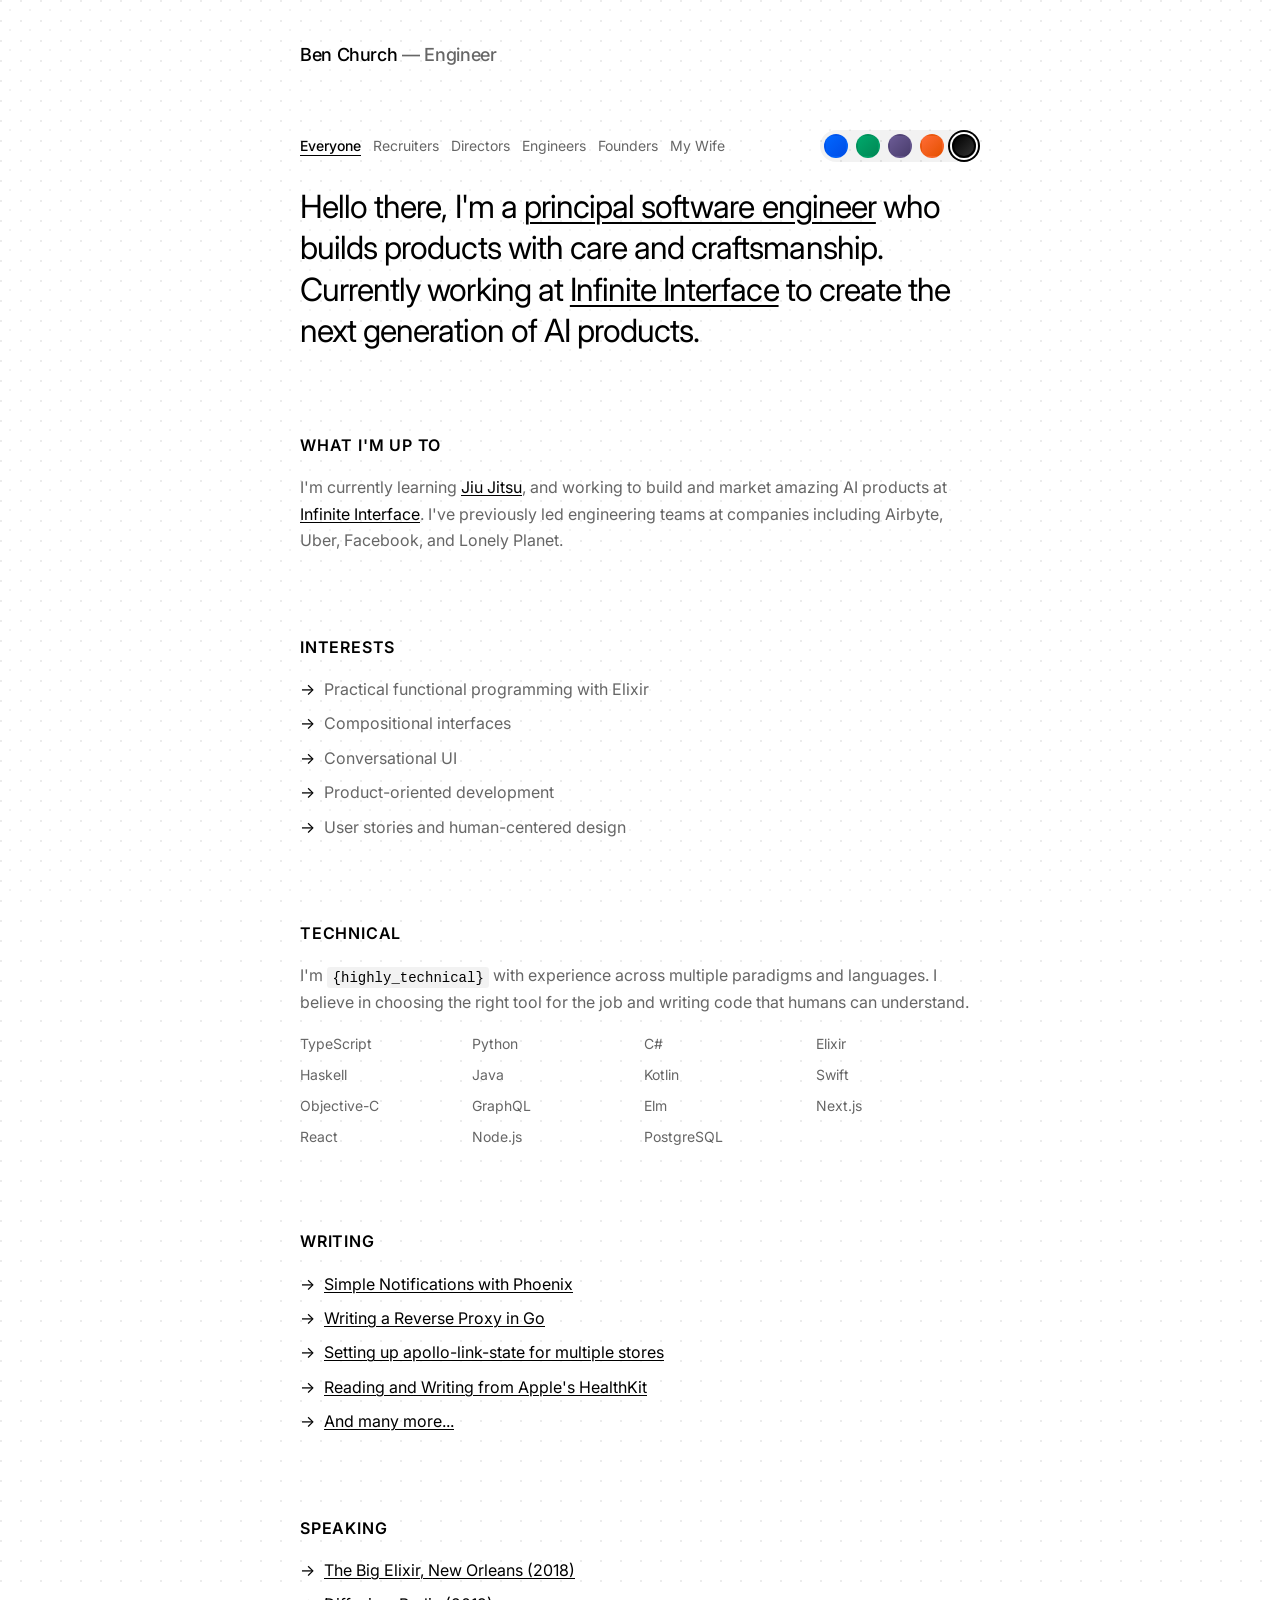
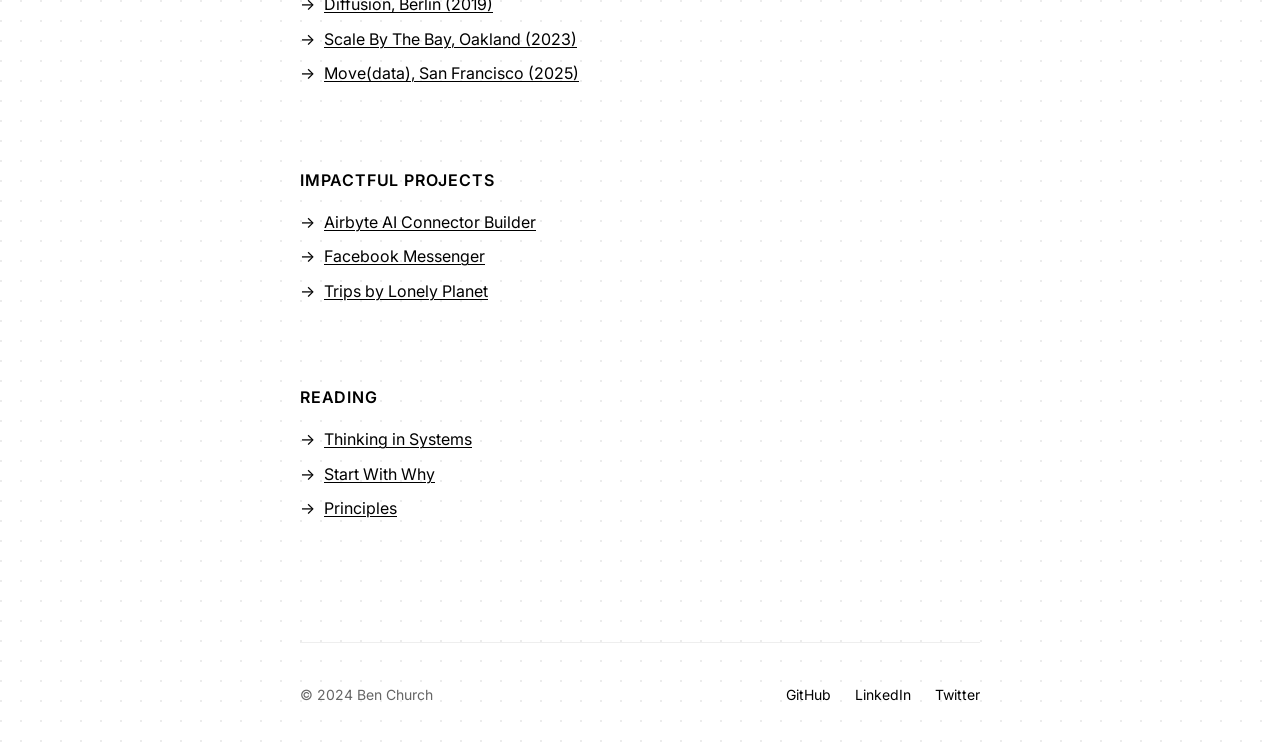
==== index.html @ 824ecc16 "Update index.html" ====
<!DOCTYPE html>
<html lang="en">
<head>
    <meta charset="UTF-8">
    <meta name="viewport" content="width=device-width, initial-scale=1.0">
    <title>Ben Church — Engineer</title>
    <!-- Global site tag (gtag.js) - Google Analytics -->
    <script async src="https://www.googletagmanager.com/gtag/js?id=UA-135503975-1"></script>
    <script>
    window.dataLayer = window.dataLayer || [];
    function gtag(){dataLayer.push(arguments);}
    gtag('js', new Date());
    
    gtag('config', 'UA-135503975-1');
    </script>
    <style>
        @import url('https://fonts.googleapis.com/css2?family=Inter:wght@400;500;600&display=swap');
        
        * {
            margin: 0;
            padding: 0;
            box-sizing: border-box;
        }

        :root {
            --text-primary: #000;
            --text-secondary: #666;
            --bg: #fff;
            --accent: #0066ff;
            --max-width: 680px;
            --spacing: 2.5rem;
            --line-height: 1.65;
        }

        /* Color Themes */
        [data-theme="blue"] {
            --accent: #0066ff;
            --bg: #f0f4ff;
            --text-primary: #001440;
            --text-secondary: #4066a5;
        }

        [data-theme="green"] {
            --accent: #00a86b;
            --bg: #f0faf5;
            --text-primary: #002618;
            --text-secondary: #2d6a4f;
        }

        [data-theme="purple"] {
            --accent: #6b5b95;
            --bg: #faf8fc;
            --text-primary: #2d1b40;
            --text-secondary: #5e4a72;
        }

        [data-theme="orange"] {
            --accent: #ff6b35;
            --bg: #fff8f5;
            --text-primary: #3d1408;
            --text-secondary: #a04428;
        }

        [data-theme="black"] {
            --accent: #000;
            --bg: #fff;
            --text-primary: #000;
            --text-secondary: #666;
        }

        body {
            font-family: 'Inter', -apple-system, BlinkMacSystemFont, 'Segoe UI', Roboto, sans-serif;
            font-size: 16px;
            line-height: var(--line-height);
            color: var(--text-primary);
            background: var(--bg);
            padding: var(--spacing);
            -webkit-font-smoothing: antialiased;
            -moz-osx-font-smoothing: grayscale;
            transition: background-color 0.3s ease, color 0.3s ease;
            position: relative;
            cursor: url('data:image/svg+xml;utf8,<svg xmlns="http://www.w3.org/2000/svg" width="20" height="20" viewBox="0 0 20 20"><rect x="0" y="0" width="20" height="20" fill="black"/><rect x="2" y="2" width="16" height="16" fill="white"/><rect x="4" y="4" width="12" height="12" fill="black"/></svg>') 10 10, auto;
        }

        a, button, .audience-option, .theme-dot {
            cursor: url('data:image/svg+xml;utf8,<svg xmlns="http://www.w3.org/2000/svg" width="20" height="20" viewBox="0 0 20 20"><rect x="0" y="0" width="20" height="20" fill="black"/><rect x="2" y="2" width="16" height="16" fill="white"/><rect x="4" y="4" width="12" height="12" fill="black"/><rect x="6" y="6" width="8" height="8" fill="white"/></svg>') 10 10, pointer;
        }

        /* Dotted Background Texture */
        body::before {
            content: '';
            position: fixed;
            top: 0;
            left: 0;
            width: 100%;
            height: 100%;
            background-image: radial-gradient(circle, currentColor 1px, transparent 1px);
            background-size: 20px 20px;
            opacity: 0.05;
            pointer-events: none;
            z-index: -1;
            transition: background-position 0.3s ease;
        }

        /* Interactive Dot Grid */
        .dot-grid {
            position: absolute;
            top: 0;
            left: 0;
            width: 100%;
            height: 100%;
            z-index: -1;
            overflow: visible;
            pointer-events: none;
        }

        .dot {
            position: absolute;
            width: 2px;
            height: 2px;
            background: currentColor;
            opacity: 0.1;
            border-radius: 50%;
            transition: transform 0.3s ease-out;
        }

        /* Container */
        .container {
            max-width: var(--max-width);
            margin: 0 auto;
            position: relative;
            z-index: 1;
        }

        /* Header */
        header {
            margin-bottom: calc(var(--spacing) * 1.5);
            position: relative;
        }

        .header-content {
            display: flex;
            justify-content: space-between;
            align-items: baseline;
            flex-wrap: wrap;
            gap: 1rem;
        }

        h1 {
            font-size: 1.125rem;
            font-weight: 500;
            letter-spacing: -0.02em;
        }

        .subtitle {
            color: var(--text-secondary);
        }

        /* Controls Section */
        .controls-section {
            display: flex;
            justify-content: space-between;
            align-items: center;
            flex-wrap: wrap;
            gap: 1rem;
            margin-bottom: 1.5rem;
        }

        /* Audience Selector */
        .audience-selector {
            display: flex;
            gap: 0.75rem;
            margin-right: 1rem;
        }

        .audience-option {
            font-family: inherit;
            font-size: 0.875rem;
            padding: 0;
            border: none;
            background: none;
            color: var(--text-secondary);
            cursor: pointer;
            transition: color 0.2s ease;
            position: relative;
        }

        .audience-option:hover {
            color: var(--text-primary);
        }

        .audience-option.active {
            color: var(--accent);
            font-weight: 500;
        }

        .audience-option:after {
            content: '';
            position: absolute;
            bottom: -2px;
            left: 0;
            width: 0;
            height: 1px;
            background: var(--accent);
            transition: width 0.2s ease;
        }

        .audience-option.active:after {
            width: 100%;
        }

        /* Theme Picker */
        .theme-picker {
            display: flex;
            gap: 0.5rem;
            position: relative;
            padding: 0.25rem;
            background: rgba(0, 0, 0, 0.05);
            border-radius: 20px;
        }

        .theme-dot {
            width: 24px;
            height: 24px;
            border-radius: 50%;
            cursor: pointer;
            transition: all 0.3s ease;
            position: relative;
            border: 2px solid transparent;
        }

        .theme-dot:hover {
            transform: scale(1.1);
        }

        .theme-dot.active {
            border-color: var(--text-primary);
            box-shadow: 0 0 0 2px var(--bg), 0 0 0 4px var(--text-primary);
        }

        .theme-dot[data-color="blue"] { background: linear-gradient(135deg, #0066ff, #004de6); }
        .theme-dot[data-color="green"] { background: linear-gradient(135deg, #00a86b, #008855); }
        .theme-dot[data-color="purple"] { background: linear-gradient(135deg, #6b5b95, #4a3d6d); }
        .theme-dot[data-color="orange"] { background: linear-gradient(135deg, #ff6b35, #e55100); }
        .theme-dot[data-color="black"] { background: linear-gradient(135deg, #000, #333); }

        /* Main Content */
        main {
            margin-bottom: calc(var(--spacing) * 3);
        }

        .intro {
            font-size: 2rem;
            font-weight: 400;
            line-height: 1.3;
            letter-spacing: -0.03em;
            margin-bottom: calc(var(--spacing) * 2);
        }

        .intro .highlight {
            color: var(--accent);
            text-decoration: underline;
            text-decoration-thickness: 2px;
            text-underline-offset: 4px;
            text-decoration-color: var(--accent);
        }

        /* Sections */
        section {
            margin-bottom: calc(var(--spacing) * 2);
        }

        section h2 {
            font-size: 1rem;
            font-weight: 600;
            margin-bottom: 1rem;
            color: var(--text-primary);
            text-transform: uppercase;
            letter-spacing: 0.05em;
        }

        section p,
        section ul {
            color: var(--text-secondary);
            margin-bottom: 1rem;
        }

        section ul {
            list-style: none;
            padding-left: 0;
        }

        section li {
            margin-bottom: 0.5rem;
            position: relative;
            padding-left: 1.5rem;
        }

        section li::before {
            content: '→';
            position: absolute;
            left: 0;
            color: var(--accent);
        }

        /* Links */
        a {
            color: var(--text-primary);
            text-decoration: none;
            position: relative;
            transition: color 0.2s ease;
        }

        a:hover {
            color: var(--accent);
        }

        p a,
        li a {
            text-decoration: underline;
            text-decoration-thickness: 1px;
            text-underline-offset: 2px;
            text-decoration-color: var(--accent);
        }

        /* Code Inline */
        .code {
            font-family: 'SF Mono', Monaco, 'Cascadia Code', monospace;
            font-size: 0.875em;
            background: rgba(0, 0, 0, 0.05);
            padding: 0.2em 0.4em;
            border-radius: 3px;
            color: var(--accent);
        }

        /* Text utilities */
        .text-secondary {
            color: var(--text-secondary);
            font-style: italic;
        }

        /* Skills Grid */
        .skills-grid {
            display: grid;
            grid-template-columns: repeat(auto-fill, minmax(150px, 1fr));
            gap: 0.5rem;
            margin-top: 1rem;
        }

        .skill {
            color: var(--text-secondary);
            font-size: 0.875rem;
        }

        /* Footer */
        footer {
            border-top: 1px solid #eee;
            padding-top: var(--spacing);
            margin-top: calc(var(--spacing) * 3);
        }

        .footer-content {
            display: flex;
            justify-content: space-between;
            align-items: baseline;
            flex-wrap: wrap;
            gap: 1rem;
            color: var(--text-secondary);
            font-size: 0.875rem;
        }

        .social-links {
            display: flex;
            gap: 1.5rem;
        }

        /* Responsive */
        @media (max-width: 640px) {
            :root {
                --spacing: 1.5rem;
            }

            .intro {
                font-size: 1.5rem;
            }

            .controls-section {
                flex-direction: column;
                align-items: flex-start;
            }

            .audience-selector {
                gap: 0.5rem;
                margin-right: 0;
            }
            
            .audience-option {
                font-size: 0.75rem;
            }
        }

        /* Subtle animations */
        @keyframes fadeIn {
            from {
                opacity: 0;
                transform: translateY(10px);
            }
            to {
                opacity: 1;
                transform: translateY(0);
            }
        }

        section {
            animation: fadeIn 0.6s ease-out;
            animation-fill-mode: both;
        }

        section:nth-child(1) { animation-delay: 0.1s; }
        section:nth-child(2) { animation-delay: 0.2s; }
        section:nth-child(3) { animation-delay: 0.3s; }
        section:nth-child(4) { animation-delay: 0.4s; }
        section:nth-child(5) { animation-delay: 0.5s; }
        section:nth-child(6) { animation-delay: 0.6s; }
    </style>
</head>
<body data-theme="black">
    <div class="dot-grid" id="dotGrid"></div>
    <div class="container">
        <header>
            <div class="header-content">
                <h1>Ben Church <span class="subtitle">— <span id="role-text">Engineer</span></span></h1>
            </div>
        </header>

        <main>
            <div class="controls-section">
                <div class="audience-selector">
                    <button class="audience-option active" data-audience="anyone">Everyone</button>
                    <button class="audience-option" data-audience="recruiters">Recruiters</button>
                    <button class="audience-option" data-audience="directors">Directors</button>
                    <button class="audience-option" data-audience="engineers">Engineers</button>
                    <button class="audience-option" data-audience="founders">Founders</button>
                    <button class="audience-option" data-audience="wife">My Wife</button>
                </div>
                <div class="theme-picker" role="group" aria-label="Color theme picker">
                    <div class="theme-dot" data-color="blue" title="Blue theme"></div>
                    <div class="theme-dot" data-color="green" title="Green theme"></div>
                    <div class="theme-dot" data-color="purple" title="Purple theme"></div>
                    <div class="theme-dot" data-color="orange" title="Orange theme"></div>
                    <div class="theme-dot active" data-color="black" title="Black theme"></div>
                </div>
            </div>
            
            <p class="intro" id="intro-text">
                Hello there, I'm a <span class="highlight">principal software engineer</span> 
                who builds products with care and craftsmanship. Currently working at 
                <span class="highlight">Infinite Interface</span> to create the next 
                generation of AI products.
            </p>

            <section>
                <h2>What I'm up to</h2>
                <p>
                    I'm currently learning <a href="https://www.kaiserjiujitsu.com/" target="_blank">Jiu Jitsu</a>, 
                    and working to build and market amazing AI products at 
                    <a href="https://infiniteinterface.com" target="_blank">Infinite Interface</a>. 
                    I've previously led engineering teams at companies including Airbyte, Uber, Facebook, and Lonely Planet.
                </p>
            </section>

            <section>
                <h2>Interests</h2>
                <ul>
                    <li>Practical functional programming with Elixir</li>
                    <li>Compositional interfaces</li>
                    <li>Conversational UI</li>
                    <li>Product-oriented development</li>
                    <li>User stories and human-centered design</li>
                </ul>
            </section>

            <section>
                <h2>Technical</h2>
                <p>
                    I'm <span class="code">{highly_technical}</span> with experience across 
                    multiple paradigms and languages. I believe in choosing the right tool 
                    for the job and writing code that humans can understand.
                </p>
                <div class="skills-grid">
                    <span class="skill">TypeScript</span>
                    <span class="skill">Python</span>
                    <span class="skill">C#</span>
                    <span class="skill">Elixir</span>
                    <span class="skill">Haskell</span>
                    <span class="skill">Java</span>
                    <span class="skill">Kotlin</span>
                    <span class="skill">Swift</span>
                    <span class="skill">Objective-C</span>
                    <span class="skill">GraphQL</span>
                    <span class="skill">Elm</span>
                    <span class="skill">Next.js</span>
                    <span class="skill">React</span>
                    <span class="skill">Node.js</span>
                    <span class="skill">PostgreSQL</span>
                </div>
            </section>

            <section>
                <h2>Writing</h2>
                <ul>
                    <li><a href="https://by.ben.church/Get-notified-of-user-signups-and-plan-changes-automatically-using-Postgres-and-Phoenix-PubSub/" target="_blank">Simple Notifications with Phoenix</a></li>
                    <li><a href="https://by.ben.church/Writing-a-Reverse-Proxy-in-just-one-line-with-Go/" target="_blank">Writing a Reverse Proxy in Go</a></li>
                    <li><a href="https://by.ben.church/Setting-up-apollo-link-state-for-Multiple-Stores/" target="_blank">Setting up apollo-link-state for multiple stores</a></li>
                    <li><a href="https://by.ben.church/How-to-read-and-write-Mindful-Minutes-from-iOS's-HealthKit-with-Swift/" target="_blank">Reading and Writing from Apple's HealthKit</a></li>
                    <li><a href="https://by.ben.church" target="_blank">And many more...</a></li>
                </ul>
            </section>

            <section>
                <h2>Speaking</h2>
                <ul>
                    <li><a href="https://youtu.be/GTP0llRvEmE?t=490" target="_blank">The Big Elixir, New Orleans (2018)</a></li>
                    <li><a href="https://youtu.be/nSi0-Dfitso?t=13345" target="_blank">Diffusion, Berlin (2019)</a></li>
                    <li><a href="https://youtu.be/U_g06VqdKUc?si=ELaB4YFmBXXrYWLc" target="_blank">Scale By The Bay, Oakland (2023)</a></li>
                    <li><a href="https://youtu.be/fvBjy-j8ehE?si=fB0OKe0-42tSk3XO" target="_blank">Move(data), San Francisco (2025)</a></li>
                </ul>
            </section>

            <section>
                <h2>Impactful Projects</h2>
                <ul>
                    <li><a href="https://www.youtube.com/watch?v=Mw9wkYzXUQk" target="_blank">Airbyte AI Connector Builder</a></li>
                    <li><a href="https://about.fb.com/news/2017/04/messenger-f8/" target="_blank">Facebook Messenger</a></li>
                    <li><a href="https://www.lonelyplanet.com/trips" target="_blank">Trips by Lonely Planet</a></li>
                </ul>
            </section>

            <section>
                <h2>Reading</h2>
                <ul>
                    <li><a href="https://www.amazon.ca/Thinking-Systems-Primer-Donella-Meadows/dp/1603580557/" target="_blank">Thinking in Systems</a></li>
                    <li><a href="https://www.amazon.ca/Start-Why-Leaders-Inspire-Everyone-ebook/dp/B002Q6XUE4/" target="_blank">Start With Why</a></li>
                    <li><a href="https://www.amazon.ca/Principles-Life-Work-Ray-Dalio-ebook/dp/B071CTK28D/" target="_blank">Principles</a></li>
                </ul>
            </section>
        </main>

        <footer>
            <div class="footer-content">
                <div>© 2024 Ben Church</div>
                <div class="social-links">
                    <a href="https://github.com/bnchrch" target="_blank">GitHub</a>
                    <a href="https://www.linkedin.com/in/bnchrch/" target="_blank">LinkedIn</a>
                    <a href="https://twitter.com/bnchrch" target="_blank">Twitter</a>
                </div>
            </div>
        </footer>
    </div>

    <script>
        // Theme Picker
        const themeDots = document.querySelectorAll('.theme-dot');
        const body = document.body;

        // Load saved theme
        const savedTheme = localStorage.getItem('preferred-theme') || 'black';
        body.setAttribute('data-theme', savedTheme);
        updateActiveDot(savedTheme);

        themeDots.forEach(dot => {
            dot.addEventListener('click', function() {
                const color = this.getAttribute('data-color');
                body.setAttribute('data-theme', color);
                localStorage.setItem('preferred-theme', color);
                updateActiveDot(color);
            });
        });

        function updateActiveDot(color) {
            themeDots.forEach(dot => {
                dot.classList.remove('active');
                if (dot.getAttribute('data-color') === color) {
                    dot.classList.add('active');
                }
            });
        }

        // Audience Selector
        const audienceOptions = document.querySelectorAll('.audience-option');
        const roleText = document.getElementById('role-text');
        const introText = document.getElementById('intro-text');

        const audienceContent = {
            anyone: {
                role: 'Engineer',
                intro: `Hello there, I'm a <span class="highlight">principal software engineer</span> 
                who builds products with care and craftsmanship. Currently working at 
                <span class="highlight">Infinite Interface</span> to create the next 
                generation of AI products.`
            },
            recruiters: {
                role: 'Principal Engineer',
                intro: `I'm a <span class="highlight">principal software engineer</span> with 10+ years 
                of experience leading teams at scale. I've shipped products at 
                <span class="highlight">Airbyte, Uber, Facebook, and Lonely Planet</span>. 
                Currently building AI products at Infinite Interface.`
            },
            directors: {
                role: 'Engineering Leader',
                intro: `I'm an <span class="highlight">engineering leader</span> who builds high-performing 
                teams and scalable systems. I've led cross-functional teams at 
                <span class="highlight">Metalab, Airbyte, and Future Pet</span>, shipping products that serve 
                millions while mentoring engineers and driving technical strategy.`
            },
            engineers: {
                role: 'Builder',
                intro: `Hey! I'm an <span class="highlight">engineer</span>, just like you, who lives on 
                the ability to create something from nothing. Along the way I've picked up tools, 
                technologies and opinions that often have me working across the stack and probably 
                talking far too much about the good lord <span class="highlight">pragmatic functional programming</span>.`
            },
            founders: {
                role: 'Product Engineer',
                intro: `I'm a <span class="highlight">product-minded engineer</span> who loves to help 
                define the destination, and work back to the best first island to land on along the way. 
                I've shipped <span class="highlight">20+ products</span> for companies big 
                (Airbyte, Facebook, Uber, Lonely Planet) and small. Currently, I'm helping 
                founders build AI products at Infinite Interface.`
            },
            wife: {
                role: 'Your Husband ❤️',
                intro: `Hi love! This is my professional site where I pretend to be serious about 
                <span class="highlight">computers and stuff</span>.`
            }
        };

        // Load saved audience preference
        const savedAudience = localStorage.getItem('preferred-audience') || 'anyone';
        updateContent(savedAudience);
        updateActiveAudience(savedAudience);

        audienceOptions.forEach(option => {
            option.addEventListener('click', function() {
                const audience = this.getAttribute('data-audience');
                localStorage.setItem('preferred-audience', audience);
                updateContent(audience);
                updateActiveAudience(audience);
            });
        });

        function updateActiveAudience(audience) {
            audienceOptions.forEach(option => {
                option.classList.remove('active');
                if (option.getAttribute('data-audience') === audience) {
                    option.classList.add('active');
                }
            });
        }

        function updateContent(audience) {
            const content = audienceContent[audience];
            roleText.textContent = content.role;
            introText.innerHTML = content.intro;
            
            // Add a subtle animation
            introText.style.opacity = '0';
            setTimeout(() => {
                introText.style.transition = 'opacity 0.3s ease';
                introText.style.opacity = '1';
            }, 100);
        }

        // Smooth scroll for any future anchor links
        document.querySelectorAll('a[href^="#"]').forEach(anchor => {
            anchor.addEventListener('click', function (e) {
                e.preventDefault();
                const target = document.querySelector(this.getAttribute('href'));
                if (target) {
                    target.scrollIntoView({ behavior: 'smooth' });
                }
            });
        });

        // Interactive Dot Grid
        const dotGrid = document.getElementById('dotGrid');
        const dotSpacing = 20;
        const dotRadius = 120; // Increased radius of effect
        const dots = [];

        // Create dot grid
        function createDotGrid() {
            const width = window.innerWidth;
            const height = document.documentElement.scrollHeight; // Full document height
            const cols = Math.ceil(width / dotSpacing);
            const rows = Math.ceil(height / dotSpacing);

            dotGrid.innerHTML = '';
            dots.length = 0;

            for (let row = 0; row < rows; row++) {
                for (let col = 0; col < cols; col++) {
                    const dot = document.createElement('div');
                    dot.className = 'dot';
                    dot.style.left = `${col * dotSpacing}px`;
                    dot.style.top = `${row * dotSpacing}px`;
                    dot.dataset.originalX = col * dotSpacing;
                    dot.dataset.originalY = row * dotSpacing;
                    dotGrid.appendChild(dot);
                    dots.push(dot);
                }
            }
        }

        // Update dots on mouse move
        function handleMouseMove(e) {
            const mouseX = e.clientX;
            const mouseY = e.clientY;
            const scrollY = window.scrollY;

            dots.forEach(dot => {
                const dotX = parseFloat(dot.dataset.originalX);
                const dotY = parseFloat(dot.dataset.originalY);
                
                // Calculate distance accounting for viewport position
                const distance = Math.sqrt(
                    Math.pow(mouseX - dotX, 2) + 
                    Math.pow(mouseY - (dotY - scrollY), 2)
                );

                if (distance < dotRadius) {
                    const force = (1 - distance / dotRadius) * 20;
                    const angle = Math.atan2((dotY - scrollY) - mouseY, dotX - mouseX);
                    const pushX = Math.cos(angle) * force;
                    const pushY = Math.sin(angle) * force;
                    
                    dot.style.transform = `translate(${pushX}px, ${pushY}px)`;
                } else {
                    dot.style.transform = 'translate(0, 0)';
                }
            });
        }

        // Initialize dot grid
        createDotGrid();

        // Add mouse move listener with throttling
        let mouseTimeout;
        document.addEventListener('mousemove', (e) => {
            if (!mouseTimeout) {
                mouseTimeout = setTimeout(() => {
                    handleMouseMove(e);
                    mouseTimeout = null;
                }, 16); // ~60fps
            }
        });

        // Recreate grid on resize or content change
        let resizeTimeout;
        window.addEventListener('resize', () => {
            clearTimeout(resizeTimeout);
            resizeTimeout = setTimeout(() => {
                createDotGrid();
            }, 250);
        });
        
        // Also recreate when content changes (which might change document height)
        const observer = new MutationObserver(() => {
            clearTimeout(resizeTimeout);
            resizeTimeout = setTimeout(() => {
                createDotGrid();
            }, 250);
        });
        
        observer.observe(document.body, {
            childList: true,
            subtree: true,
            characterData: true
        });

        // Reset dots when mouse leaves
        document.addEventListener('mouseleave', () => {
            dots.forEach(dot => {
                dot.style.transform = 'translate(0, 0)';
            });
        });
    </script>
</body>
</html>
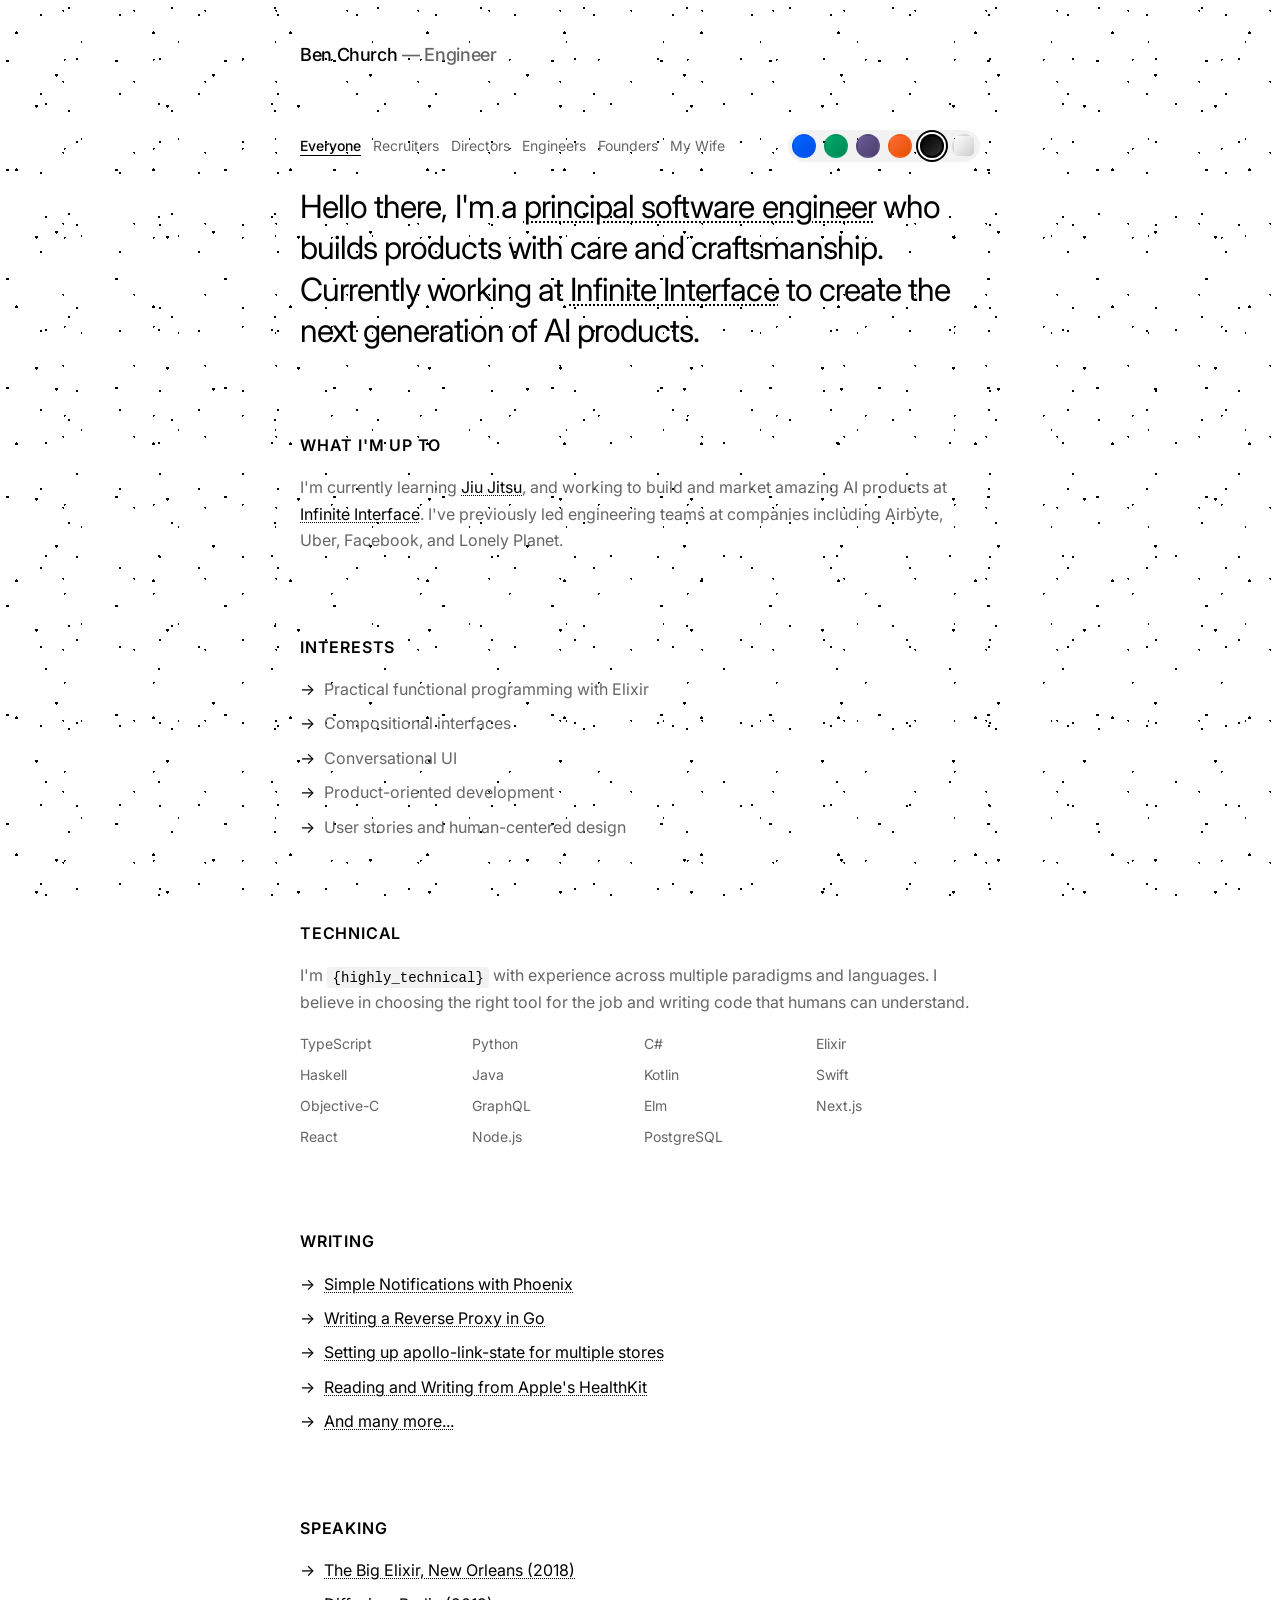
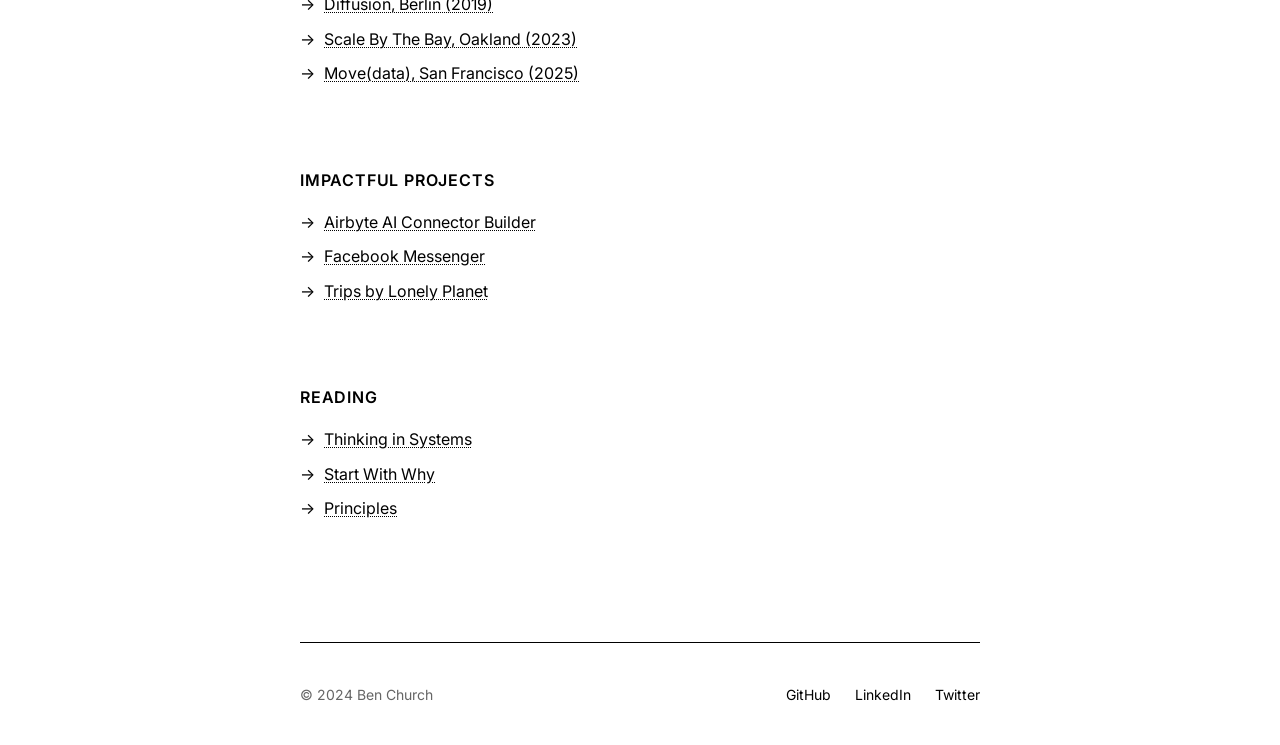
==== commit 5b2805d6: "Update index.html" ====
--- a/index.html
+++ b/index.html
@@ -3,7 +3,15 @@
 <head>
     <meta charset="UTF-8">
     <meta name="viewport" content="width=device-width, initial-scale=1.0">
+    <link rel="shortcut icon" href="favicon.ico" type="image/x-icon">
+    <link rel="icon" href="favicon.ico" type="image/x-icon">
+    
+    <meta charset="utf-8">
+    <meta http-equiv="X-UA-Compatible" content="IE=edge">
+    <meta name="viewport" content="width=device-width, initial-scale=1">
+    <meta name="author" content="Ben Church">
     <title>Ben Church — Engineer</title>
+    
     <!-- Global site tag (gtag.js) - Google Analytics -->
     <script async src="https://www.googletagmanager.com/gtag/js?id=UA-135503975-1"></script>
     <script>
@@ -13,6 +21,7 @@
     
     gtag('config', 'UA-135503975-1');
     </script>
+    
     <style>
         @import url('https://fonts.googleapis.com/css2?family=Inter:wght@400;500;600&display=swap');
         
@@ -66,6 +75,13 @@
             --bg: #fff;
             --text-primary: #000;
             --text-secondary: #666;
+        }
+
+        [data-theme="white"] {
+            --accent: #fff;
+            --bg: #0a0a0a;
+            --text-primary: #fafafa;
+            --text-secondary: #a0a0a0;
         }
 
         body {
@@ -79,49 +95,135 @@
             -moz-osx-font-smoothing: grayscale;
             transition: background-color 0.3s ease, color 0.3s ease;
             position: relative;
-            cursor: url('data:image/svg+xml;utf8,<svg xmlns="http://www.w3.org/2000/svg" width="20" height="20" viewBox="0 0 20 20"><rect x="0" y="0" width="20" height="20" fill="black"/><rect x="2" y="2" width="16" height="16" fill="white"/><rect x="4" y="4" width="12" height="12" fill="black"/></svg>') 10 10, auto;
-        }
-
-        a, button, .audience-option, .theme-dot {
-            cursor: url('data:image/svg+xml;utf8,<svg xmlns="http://www.w3.org/2000/svg" width="20" height="20" viewBox="0 0 20 20"><rect x="0" y="0" width="20" height="20" fill="black"/><rect x="2" y="2" width="16" height="16" fill="white"/><rect x="4" y="4" width="12" height="12" fill="black"/><rect x="6" y="6" width="8" height="8" fill="white"/></svg>') 10 10, pointer;
-        }
-
-        /* Dotted Background Texture */
-        body::before {
+        }
+
+        /* CSS-only breathing dots background */
+        body::before,
+        body::after,
+        .container::before {
             content: '';
             position: fixed;
             top: 0;
             left: 0;
             width: 100%;
             height: 100%;
-            background-image: radial-gradient(circle, currentColor 1px, transparent 1px);
-            background-size: 20px 20px;
-            opacity: 0.05;
             pointer-events: none;
             z-index: -1;
-            transition: background-position 0.3s ease;
-        }
-
-        /* Interactive Dot Grid */
-        .dot-grid {
-            position: absolute;
-            top: 0;
-            left: 0;
-            width: 100%;
-            height: 100%;
-            z-index: -1;
-            overflow: visible;
-            pointer-events: none;
-        }
-
-        .dot {
-            position: absolute;
-            width: 2px;
-            height: 2px;
-            background: currentColor;
-            opacity: 0.1;
-            border-radius: 50%;
-            transition: transform 0.3s ease-out;
+        }
+
+        body::before {
+            background-image: 
+                radial-gradient(circle at 12% 24%, var(--text-primary) 1.5px, transparent 1.5px),
+                radial-gradient(circle at 73% 67%, var(--text-primary) 1px, transparent 1px),
+                radial-gradient(circle at 41% 92%, var(--text-primary) 1.2px, transparent 1.2px),
+                radial-gradient(circle at 89% 15%, var(--text-primary) 1px, transparent 1px);
+            background-size: 137px 137px, 89px 89px, 113px 113px, 71px 71px;
+            animation: breatheA 7s ease-in-out infinite;
+        }
+
+        body::after {
+            background-image: 
+                radial-gradient(circle at 84% 43%, var(--text-primary) 1px, transparent 1px),
+                radial-gradient(circle at 28% 81%, var(--text-primary) 1.5px, transparent 1.5px),
+                radial-gradient(circle at 52% 19%, var(--text-primary) 1.2px, transparent 1.2px),
+                radial-gradient(circle at 7% 56%, var(--text-primary) 1.3px, transparent 1.3px);
+            background-size: 97px 97px, 131px 131px, 79px 79px, 109px 109px;
+            animation: breatheB 11s ease-in-out infinite;
+        }
+
+        .container::before {
+            background-image: 
+                radial-gradient(circle at 67% 8%, var(--text-primary) 1.1px, transparent 1.1px),
+                radial-gradient(circle at 36% 48%, var(--text-primary) 1.4px, transparent 1.4px),
+                radial-gradient(circle at 93% 71%, var(--text-primary) 1px, transparent 1px);
+            background-size: 103px 103px, 157px 157px, 83px 83px;
+            animation: breatheC 13s ease-in-out infinite;
+        }
+
+        @keyframes breatheA {
+            0%, 100% {
+                opacity: 0.02;
+            }
+            17% {
+                opacity: 0.08;
+            }
+            50% {
+                opacity: 0.11;
+            }
+            83% {
+                opacity: 0.05;
+            }
+        }
+
+        @keyframes breatheB {
+            0%, 100% {
+                opacity: 0.04;
+            }
+            25% {
+                opacity: 0.1;
+            }
+            40% {
+                opacity: 0.03;
+            }
+            75% {
+                opacity: 0.12;
+            }
+        }
+
+        @keyframes breatheC {
+            0%, 100% {
+                opacity: 0.06;
+            }
+            30% {
+                opacity: 0.02;
+            }
+            60% {
+                opacity: 0.1;
+            }
+            85% {
+                opacity: 0.08;
+            }
+        }
+
+        /* Special handling for white theme dots */
+        [data-theme="white"] body::before,
+        [data-theme="white"] body::after,
+        [data-theme="white"] .container::before {
+            filter: invert(1);
+            opacity: 0.15;
+        }
+
+        [data-theme="white"] body::before {
+            animation: breatheA-white 7s ease-in-out infinite;
+        }
+
+        [data-theme="white"] body::after {
+            animation: breatheB-white 11s ease-in-out infinite;
+        }
+
+        [data-theme="white"] .container::before {
+            animation: breatheC-white 13s ease-in-out infinite;
+        }
+
+        @keyframes breatheA-white {
+            0%, 100% { opacity: 0.05; }
+            17% { opacity: 0.15; }
+            50% { opacity: 0.2; }
+            83% { opacity: 0.1; }
+        }
+
+        @keyframes breatheB-white {
+            0%, 100% { opacity: 0.08; }
+            25% { opacity: 0.18; }
+            40% { opacity: 0.06; }
+            75% { opacity: 0.22; }
+        }
+
+        @keyframes breatheC-white {
+            0%, 100% { opacity: 0.1; }
+            30% { opacity: 0.05; }
+            60% { opacity: 0.18; }
+            85% { opacity: 0.15; }
         }
 
         /* Container */
@@ -243,6 +345,7 @@
         .theme-dot[data-color="purple"] { background: linear-gradient(135deg, #6b5b95, #4a3d6d); }
         .theme-dot[data-color="orange"] { background: linear-gradient(135deg, #ff6b35, #e55100); }
         .theme-dot[data-color="black"] { background: linear-gradient(135deg, #000, #333); }
+        .theme-dot[data-color="white"] { background: linear-gradient(135deg, #fff, #ccc); }
 
         /* Main Content */
         main {
@@ -260,6 +363,7 @@
         .intro .highlight {
             color: var(--accent);
             text-decoration: underline;
+            text-decoration-style: dotted;
             text-decoration-thickness: 2px;
             text-underline-offset: 4px;
             text-decoration-color: var(--accent);
@@ -318,6 +422,7 @@
         p a,
         li a {
             text-decoration: underline;
+            text-decoration-style: dotted;
             text-decoration-thickness: 1px;
             text-underline-offset: 2px;
             text-decoration-color: var(--accent);
@@ -352,11 +457,16 @@
             font-size: 0.875rem;
         }
 
-        /* Footer */
+        /* Footer - special handling for white theme */
         footer {
-            border-top: 1px solid #eee;
+            border-top: 1px solid;
+            border-color: var(--text-primary) == #fff ? #333 : #eee;
             padding-top: var(--spacing);
             margin-top: calc(var(--spacing) * 3);
+        }
+
+        [data-theme="white"] footer {
+            border-top-color: #333;
         }
 
         .footer-content {
@@ -449,6 +559,7 @@
                     <div class="theme-dot" data-color="purple" title="Purple theme"></div>
                     <div class="theme-dot" data-color="orange" title="Orange theme"></div>
                     <div class="theme-dot active" data-color="black" title="Black theme"></div>
+                    <div class="theme-dot" data-color="white" title="White theme"></div>
                 </div>
             </div>
             
@@ -609,24 +720,20 @@
             directors: {
                 role: 'Engineering Leader',
                 intro: `I'm an <span class="highlight">engineering leader</span> who builds high-performing 
-                teams and scalable systems. I've led cross-functional teams at 
-                <span class="highlight">Metalab, Airbyte, and Future Pet</span>, shipping products that serve 
-                millions while mentoring engineers and driving technical strategy.`
+                teams and scalable systems. I've led teams at <span class="highlight">Metalab, Airbyte, 
+                and Future Pet</span>, driving technical strategy while mentoring engineers.`
             },
             engineers: {
                 role: 'Builder',
-                intro: `Hey! I'm an <span class="highlight">engineer</span>, just like you, who lives on 
-                the ability to create something from nothing. Along the way I've picked up tools, 
-                technologies and opinions that often have me working across the stack and probably 
-                talking far too much about the good lord <span class="highlight">pragmatic functional programming</span>.`
+                intro: `Hey! I'm an <span class="highlight">engineer</span> who lives for creating something 
+                from nothing. I work across the stack with a love for <span class="highlight">pragmatic 
+                functional programming</span> and probably talk about it too much.`
             },
             founders: {
                 role: 'Product Engineer',
-                intro: `I'm a <span class="highlight">product-minded engineer</span> who loves to help 
-                define the destination, and work back to the best first island to land on along the way. 
-                I've shipped <span class="highlight">20+ products</span> for companies big 
-                (Airbyte, Facebook, Uber, Lonely Planet) and small. Currently, I'm helping 
-                founders build AI products at Infinite Interface.`
+                intro: `I'm a <span class="highlight">product-minded engineer</span> who helps define the 
+                destination, then works back to the best first island. I've shipped <span class="highlight">20+ 
+                products</span> for companies big and small.`
             },
             wife: {
                 role: 'Your Husband ❤️',
@@ -681,109 +788,6 @@
                 }
             });
         });
-
-        // Interactive Dot Grid
-        const dotGrid = document.getElementById('dotGrid');
-        const dotSpacing = 20;
-        const dotRadius = 120; // Increased radius of effect
-        const dots = [];
-
-        // Create dot grid
-        function createDotGrid() {
-            const width = window.innerWidth;
-            const height = document.documentElement.scrollHeight; // Full document height
-            const cols = Math.ceil(width / dotSpacing);
-            const rows = Math.ceil(height / dotSpacing);
-
-            dotGrid.innerHTML = '';
-            dots.length = 0;
-
-            for (let row = 0; row < rows; row++) {
-                for (let col = 0; col < cols; col++) {
-                    const dot = document.createElement('div');
-                    dot.className = 'dot';
-                    dot.style.left = `${col * dotSpacing}px`;
-                    dot.style.top = `${row * dotSpacing}px`;
-                    dot.dataset.originalX = col * dotSpacing;
-                    dot.dataset.originalY = row * dotSpacing;
-                    dotGrid.appendChild(dot);
-                    dots.push(dot);
-                }
-            }
-        }
-
-        // Update dots on mouse move
-        function handleMouseMove(e) {
-            const mouseX = e.clientX;
-            const mouseY = e.clientY;
-            const scrollY = window.scrollY;
-
-            dots.forEach(dot => {
-                const dotX = parseFloat(dot.dataset.originalX);
-                const dotY = parseFloat(dot.dataset.originalY);
-                
-                // Calculate distance accounting for viewport position
-                const distance = Math.sqrt(
-                    Math.pow(mouseX - dotX, 2) + 
-                    Math.pow(mouseY - (dotY - scrollY), 2)
-                );
-
-                if (distance < dotRadius) {
-                    const force = (1 - distance / dotRadius) * 20;
-                    const angle = Math.atan2((dotY - scrollY) - mouseY, dotX - mouseX);
-                    const pushX = Math.cos(angle) * force;
-                    const pushY = Math.sin(angle) * force;
-                    
-                    dot.style.transform = `translate(${pushX}px, ${pushY}px)`;
-                } else {
-                    dot.style.transform = 'translate(0, 0)';
-                }
-            });
-        }
-
-        // Initialize dot grid
-        createDotGrid();
-
-        // Add mouse move listener with throttling
-        let mouseTimeout;
-        document.addEventListener('mousemove', (e) => {
-            if (!mouseTimeout) {
-                mouseTimeout = setTimeout(() => {
-                    handleMouseMove(e);
-                    mouseTimeout = null;
-                }, 16); // ~60fps
-            }
-        });
-
-        // Recreate grid on resize or content change
-        let resizeTimeout;
-        window.addEventListener('resize', () => {
-            clearTimeout(resizeTimeout);
-            resizeTimeout = setTimeout(() => {
-                createDotGrid();
-            }, 250);
-        });
-        
-        // Also recreate when content changes (which might change document height)
-        const observer = new MutationObserver(() => {
-            clearTimeout(resizeTimeout);
-            resizeTimeout = setTimeout(() => {
-                createDotGrid();
-            }, 250);
-        });
-        
-        observer.observe(document.body, {
-            childList: true,
-            subtree: true,
-            characterData: true
-        });
-
-        // Reset dots when mouse leaves
-        document.addEventListener('mouseleave', () => {
-            dots.forEach(dot => {
-                dot.style.transform = 'translate(0, 0)';
-            });
-        });
     </script>
 </body>
 </html>
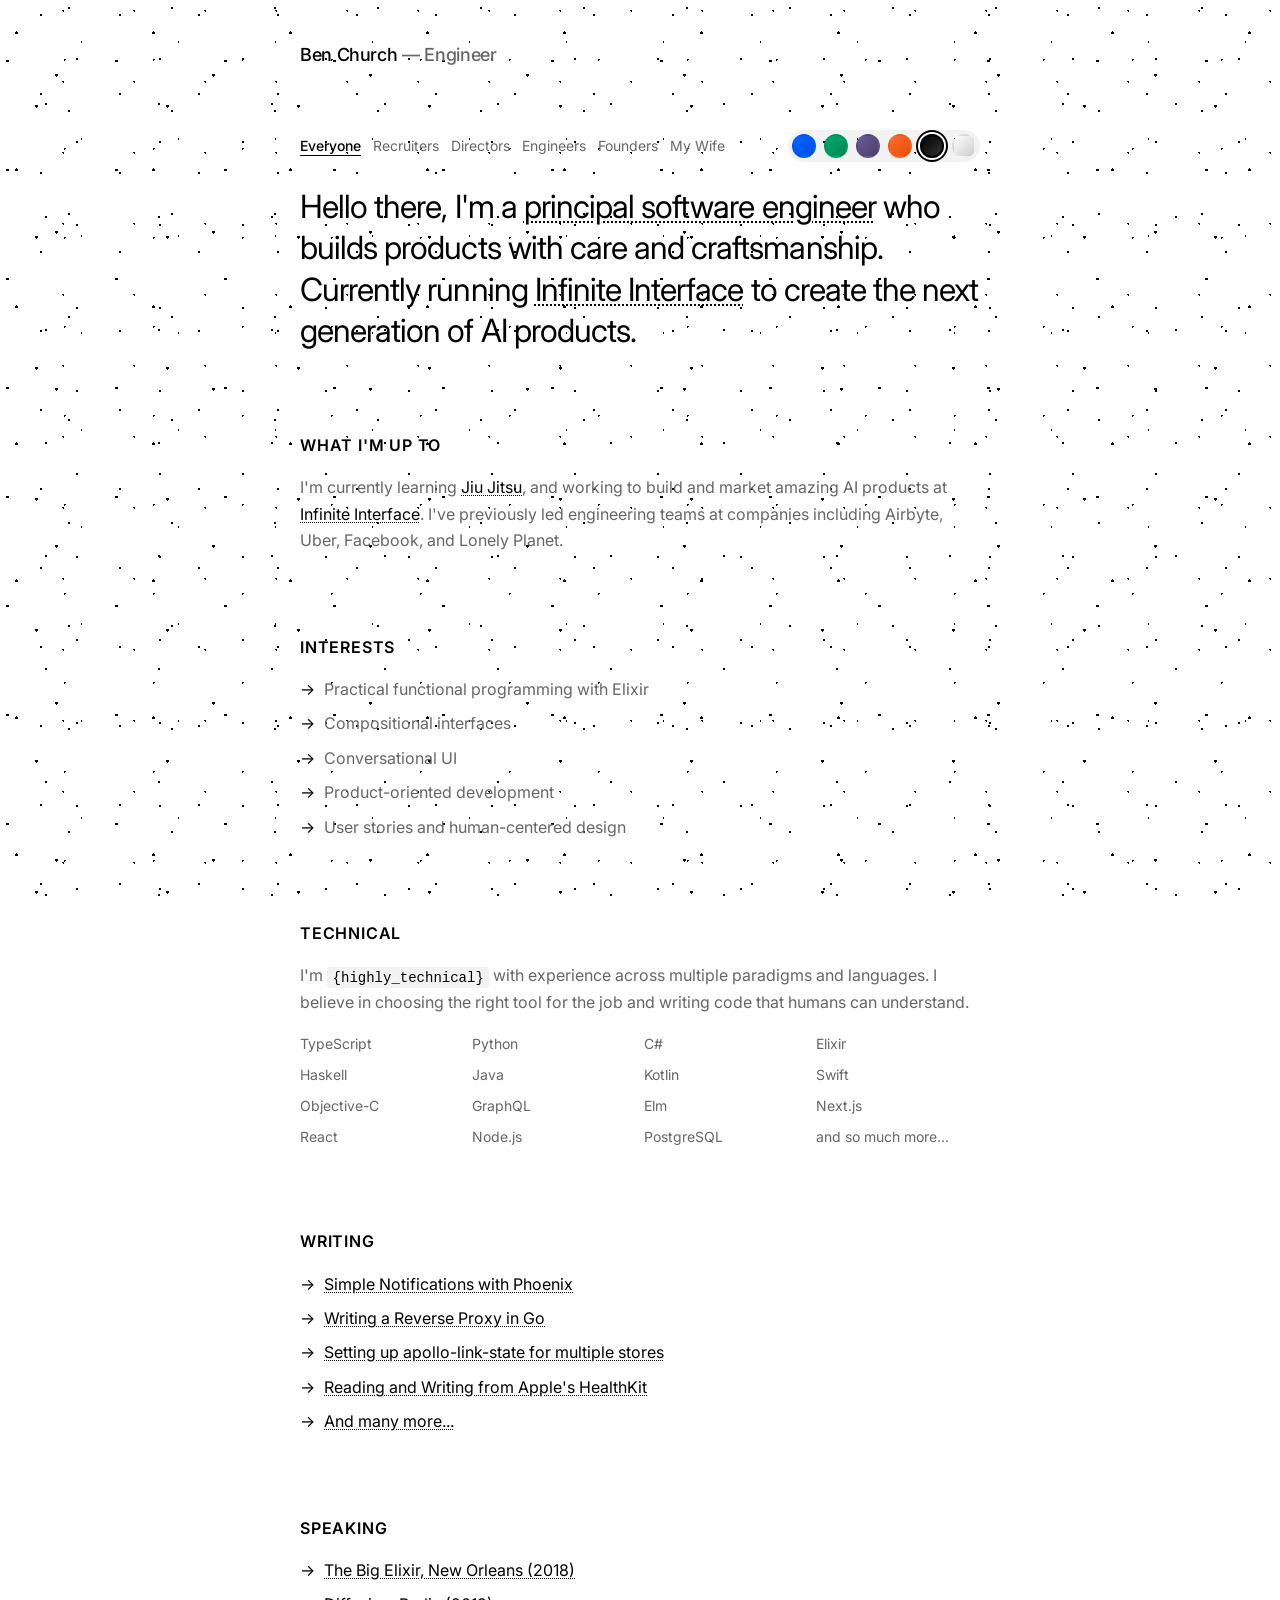
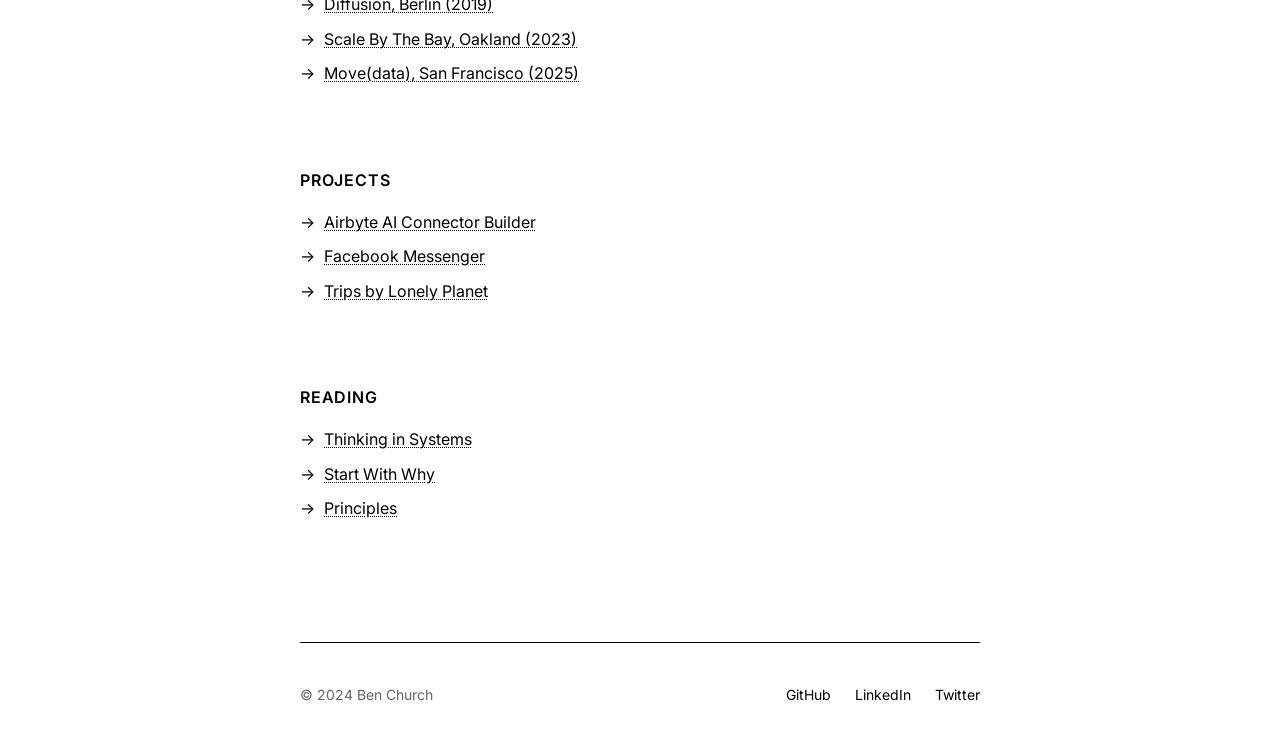
==== commit 7d8e510b: "Update index.html" ====
--- a/index.html
+++ b/index.html
@@ -95,6 +95,7 @@
             -moz-osx-font-smoothing: grayscale;
             transition: background-color 0.3s ease, color 0.3s ease;
             position: relative;
+            cursor: cell !important;
         }
 
         /* CSS-only breathing dots background */
@@ -614,6 +615,7 @@
                     <span class="skill">React</span>
                     <span class="skill">Node.js</span>
                     <span class="skill">PostgreSQL</span>
+                    <span class="skill">and so much more...</span>
                 </div>
             </section>
 
@@ -639,7 +641,7 @@
             </section>
 
             <section>
-                <h2>Impactful Projects</h2>
+                <h2>Projects</h2>
                 <ul>
                     <li><a href="https://www.youtube.com/watch?v=Mw9wkYzXUQk" target="_blank">Airbyte AI Connector Builder</a></li>
                     <li><a href="https://about.fb.com/news/2017/04/messenger-f8/" target="_blank">Facebook Messenger</a></li>
@@ -706,7 +708,7 @@
             anyone: {
                 role: 'Engineer',
                 intro: `Hello there, I'm a <span class="highlight">principal software engineer</span> 
-                who builds products with care and craftsmanship. Currently working at 
+                who builds products with care and craftsmanship. Currently running 
                 <span class="highlight">Infinite Interface</span> to create the next 
                 generation of AI products.`
             },
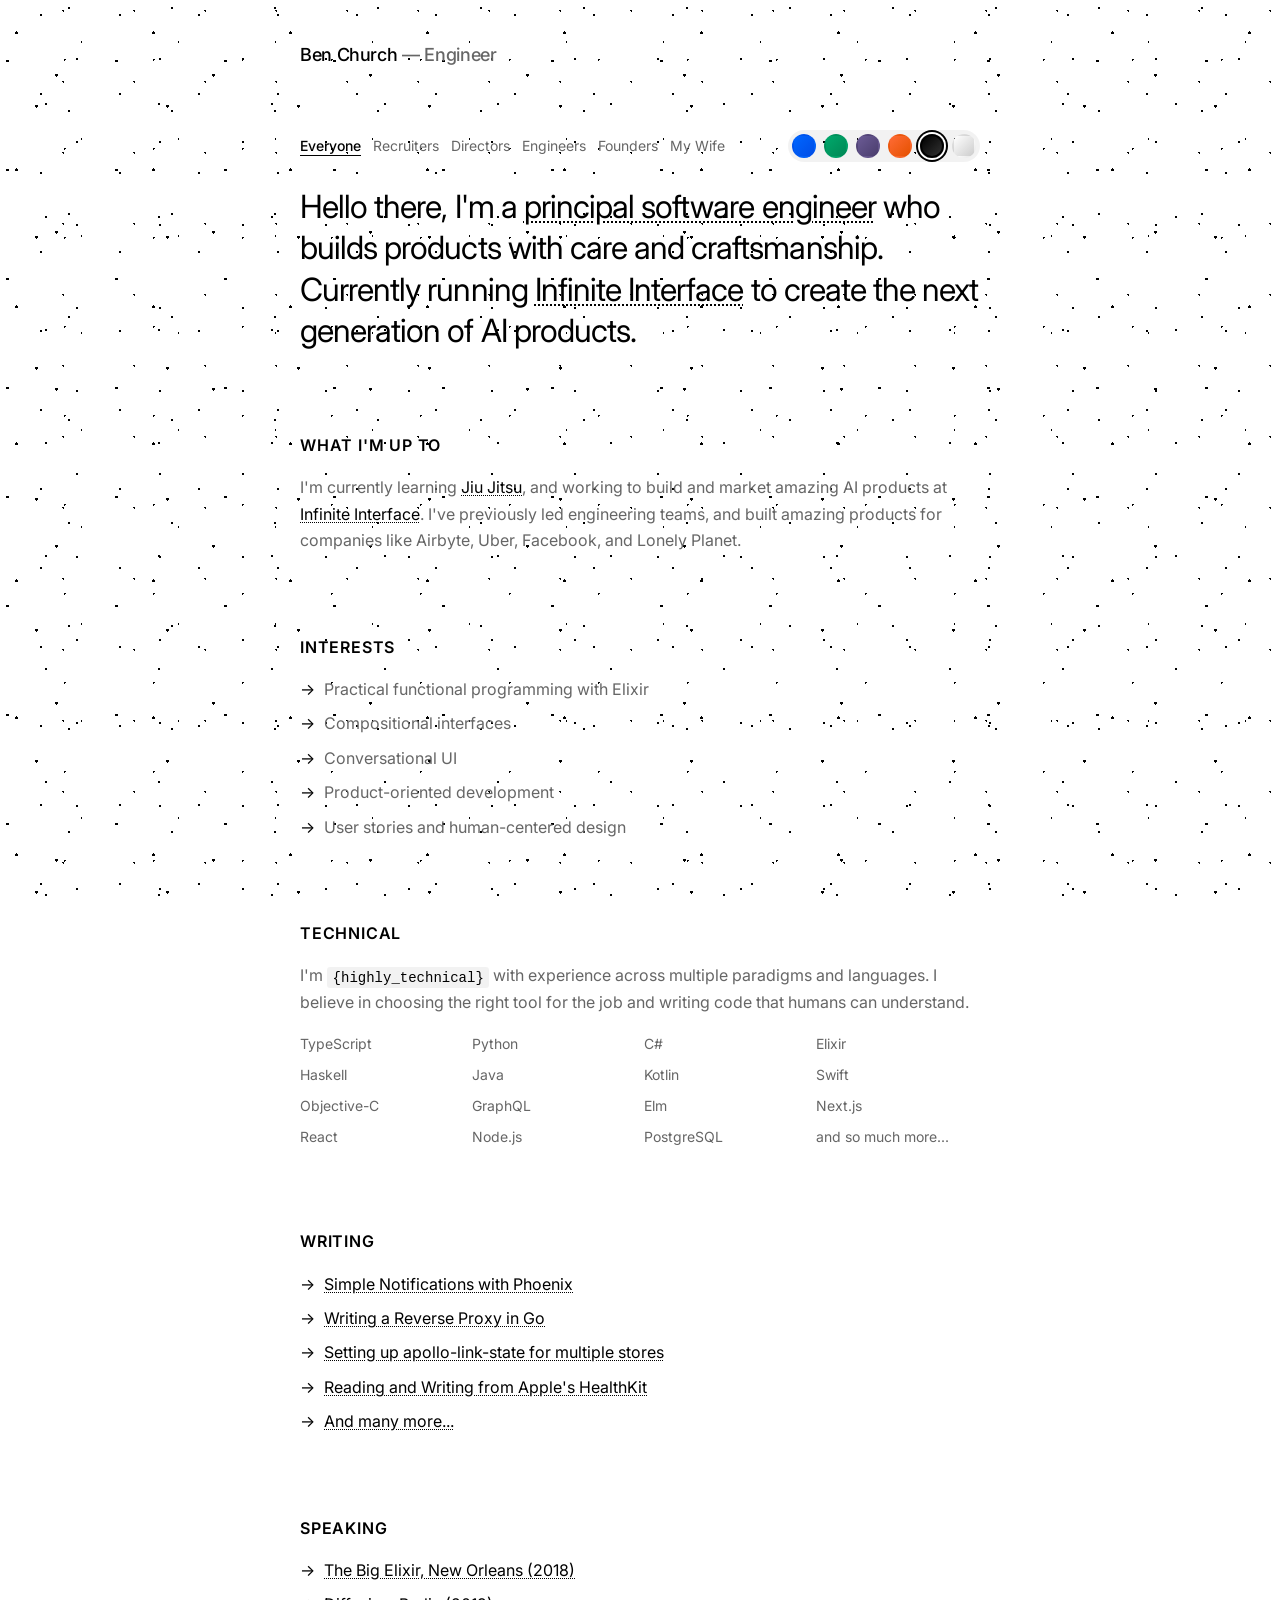
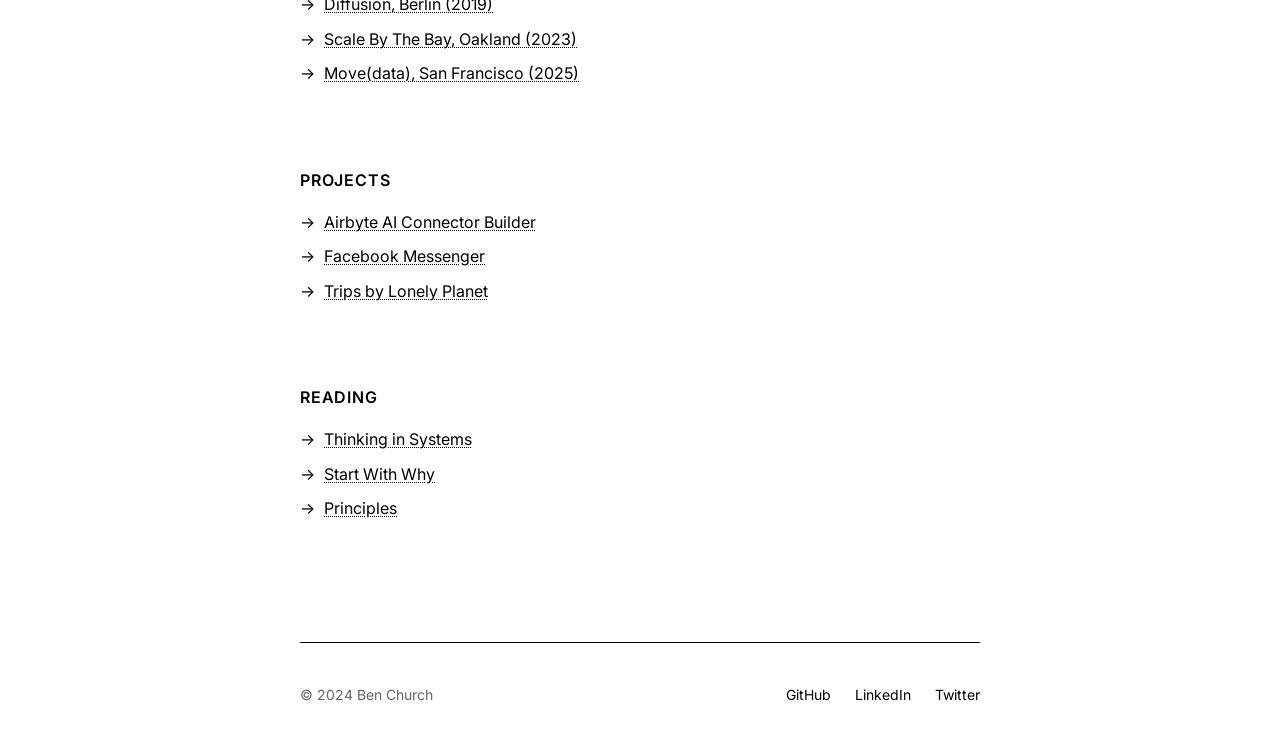
==== commit 22991fa3: "Update index.html" ====
--- a/index.html
+++ b/index.html
@@ -577,7 +577,7 @@
                     I'm currently learning <a href="https://www.kaiserjiujitsu.com/" target="_blank">Jiu Jitsu</a>, 
                     and working to build and market amazing AI products at 
                     <a href="https://infiniteinterface.com" target="_blank">Infinite Interface</a>. 
-                    I've previously led engineering teams at companies including Airbyte, Uber, Facebook, and Lonely Planet.
+                    I've previously led engineering teams, and built amazing products for companies like Airbyte, Uber, Facebook, and Lonely Planet.
                 </p>
             </section>
 
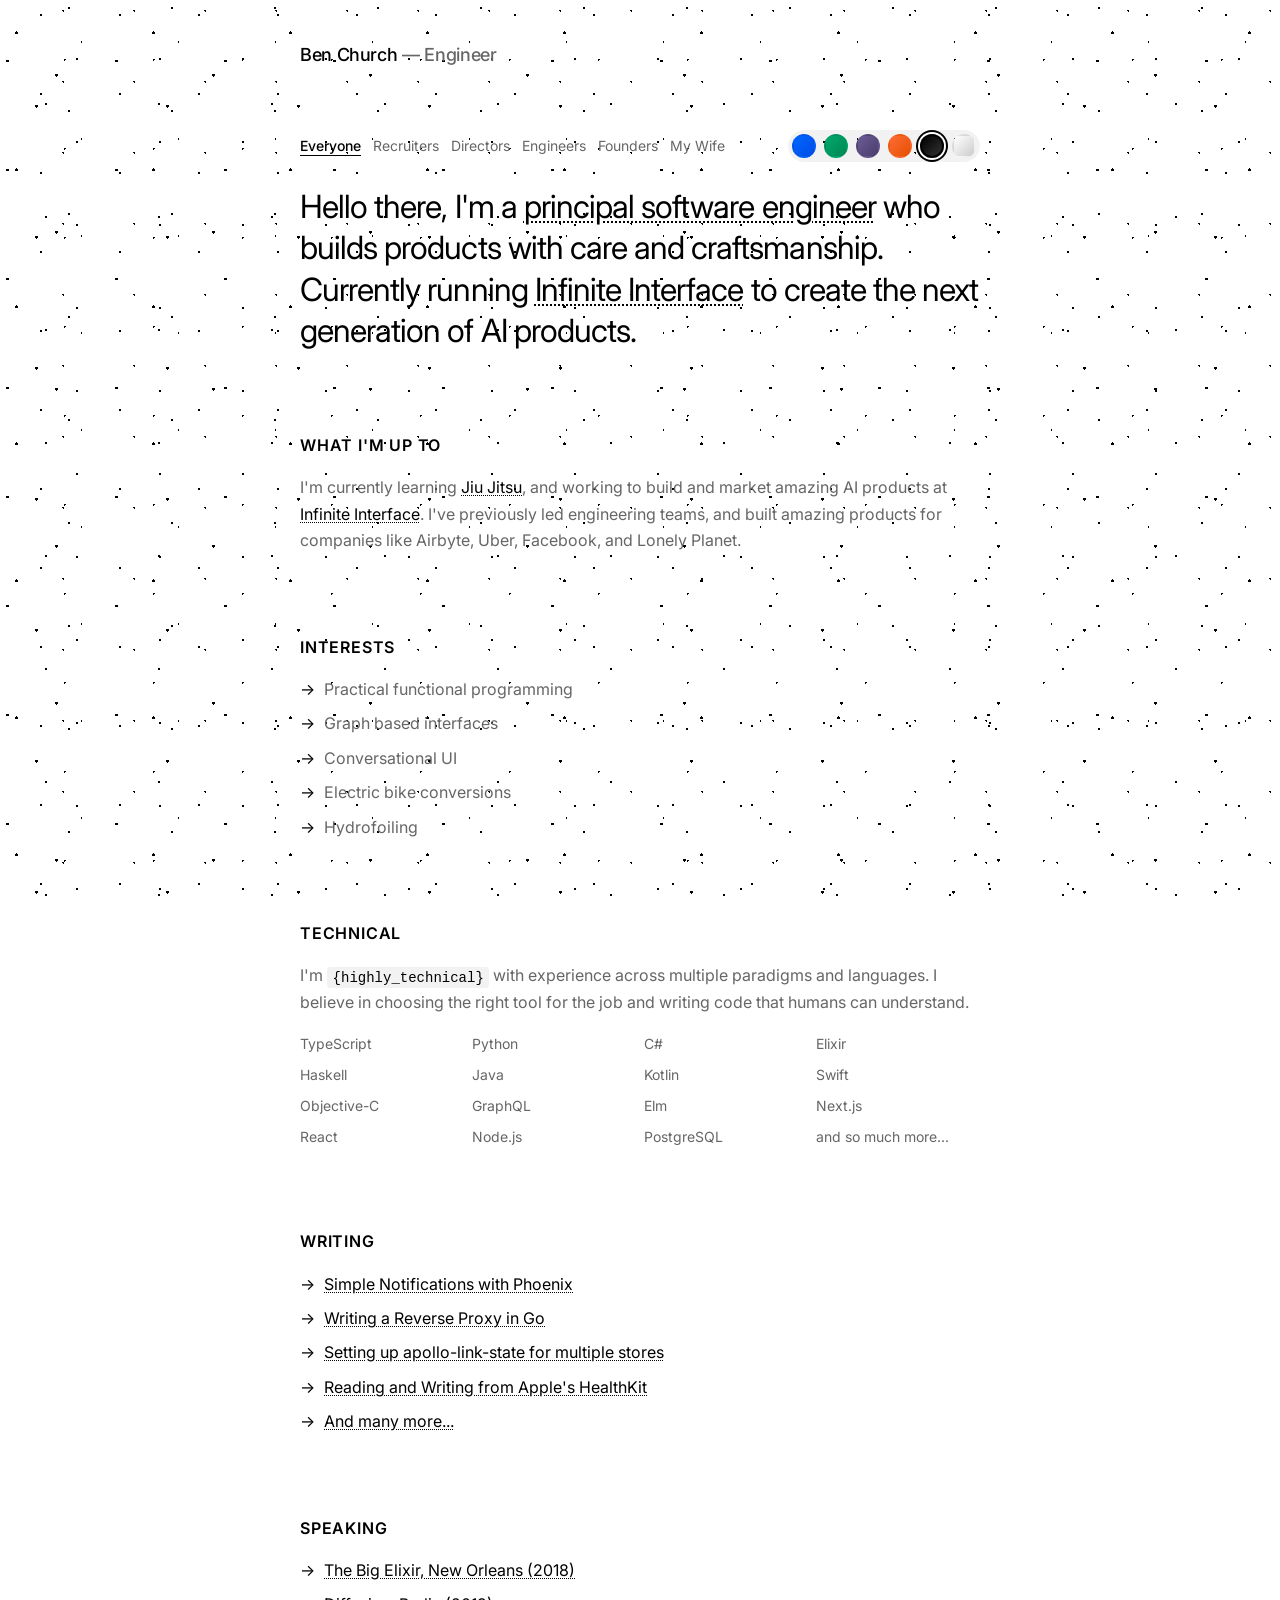
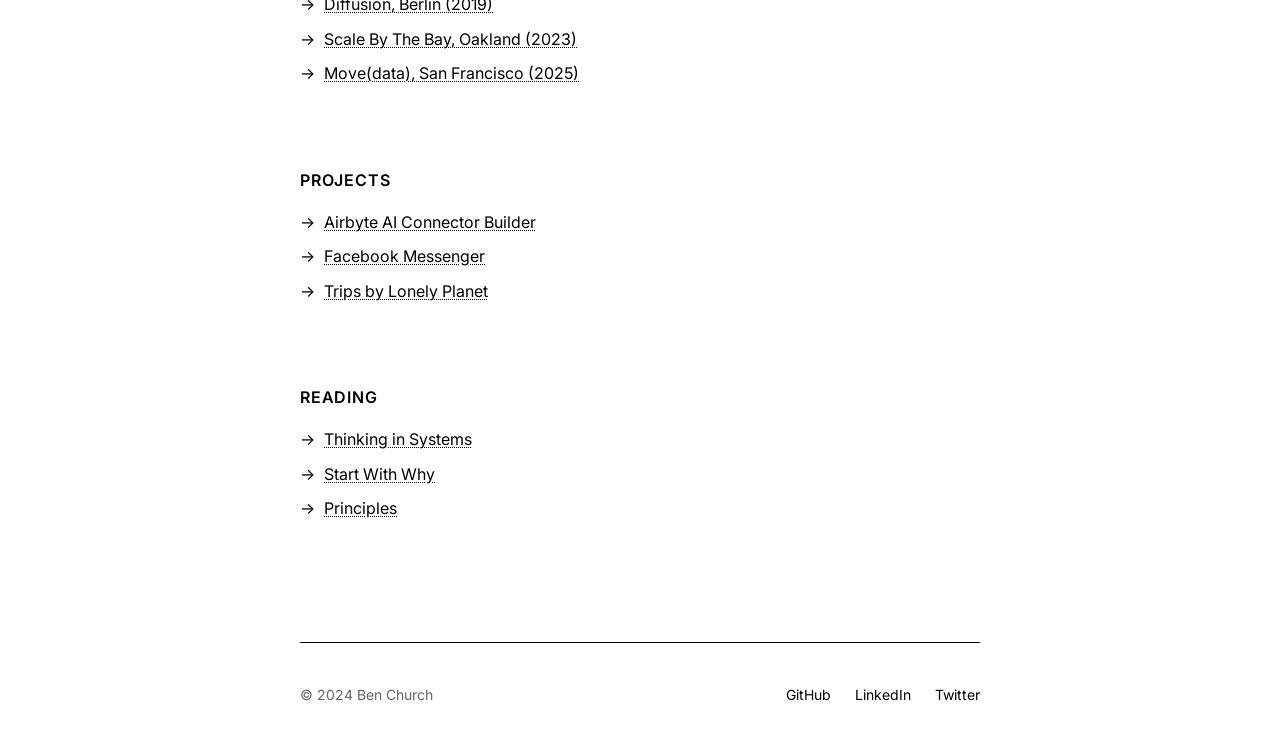
==== commit 8f1438d6: "Update index.html" ====
--- a/index.html
+++ b/index.html
@@ -567,7 +567,7 @@
             <p class="intro" id="intro-text">
                 Hello there, I'm a <span class="highlight">principal software engineer</span> 
                 who builds products with care and craftsmanship. Currently working at 
-                <span class="highlight">Infinite Interface</span> to create the next 
+                <span class="highlight"><a href="https://infiniteinterface.com" target="_blank">Infinite Interface</a></span> to create the next 
                 generation of AI products.
             </p>
 
@@ -584,11 +584,11 @@
             <section>
                 <h2>Interests</h2>
                 <ul>
-                    <li>Practical functional programming with Elixir</li>
-                    <li>Compositional interfaces</li>
+                    <li>Practical functional programming</li>
+                    <li>Graph based interfaces</li>
                     <li>Conversational UI</li>
-                    <li>Product-oriented development</li>
-                    <li>User stories and human-centered design</li>
+                    <li>Electric bike conversions</li>
+                    <li>Hydrofoiling</li>
                 </ul>
             </section>
 
